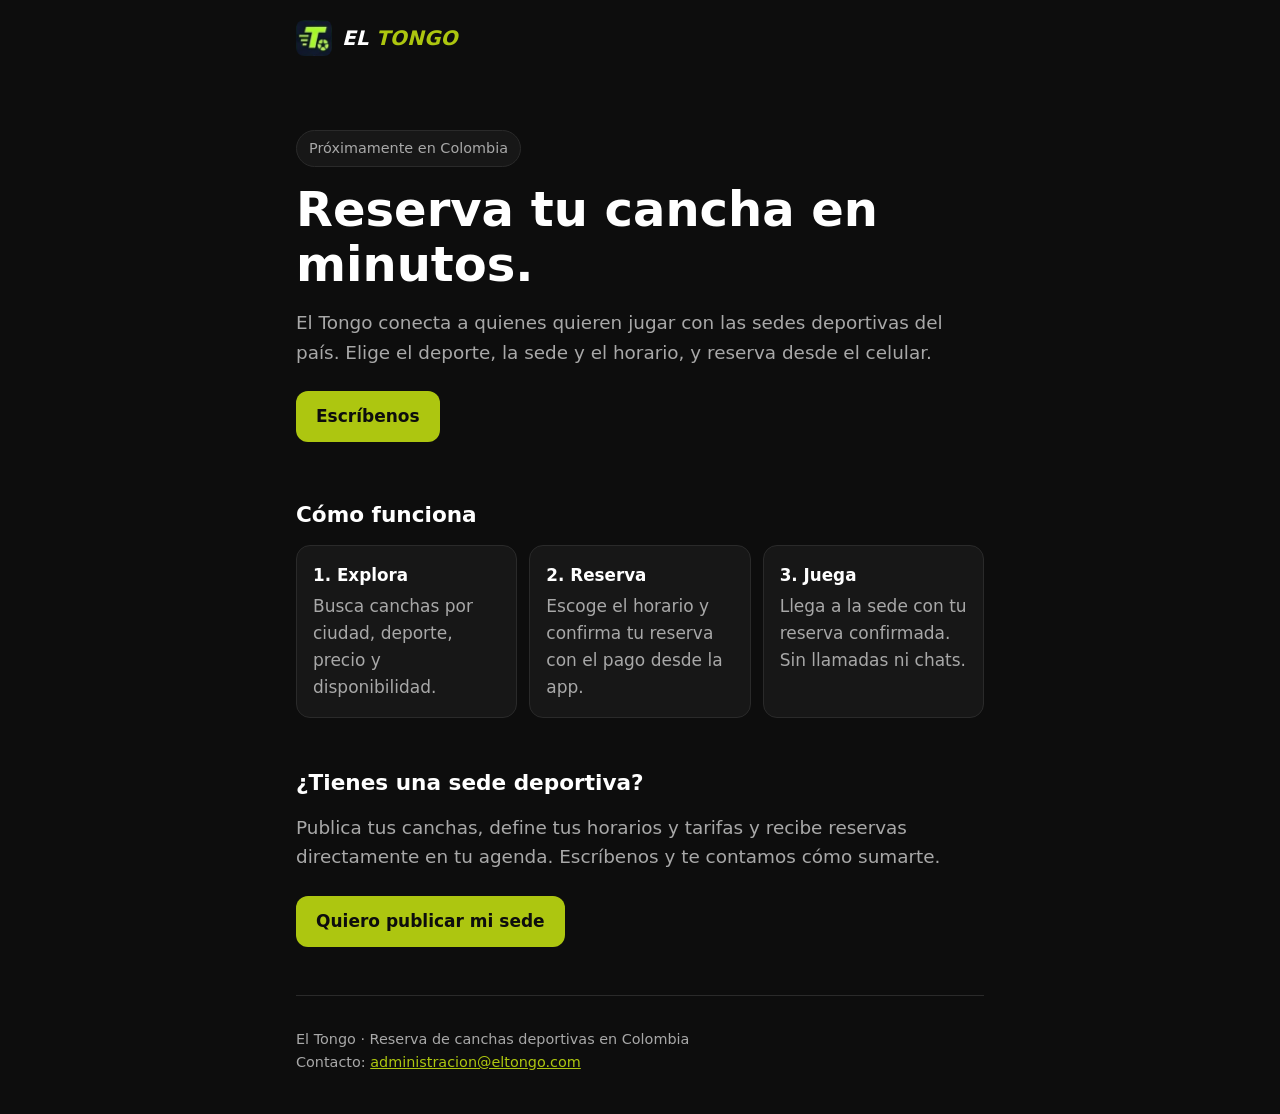
==== index.html @ e6594715 "first commit" ====
<!doctype html>
<html lang="es">
<head>
  <meta charset="utf-8">
  <meta name="viewport" content="width=device-width, initial-scale=1">
  <title>El Tongo — Reserva tu cancha</title>
  <meta name="description" content="El Tongo es la app para reservar canchas deportivas en Colombia: elige la sede, el horario y paga desde el celular.">
  <meta property="og:title" content="El Tongo — Reserva tu cancha">
  <meta property="og:description" content="Reserva canchas deportivas en Colombia desde el celular.">
  <meta property="og:type" content="website">
  <meta property="og:image" content="https://eltongo.com/tongo.png">
  <meta property="og:url" content="https://eltongo.com/">
  <meta name="theme-color" content="#0d0d0d">
  <link rel="icon" type="image/png" href="tongo.png">
  <link rel="apple-touch-icon" href="tongo.png">
  <style>
    :root {
      color-scheme: dark;
      --bg: #0d0d0d;
      --surface: #171717;
      --text: #ffffff;
      --muted: #a8a8a8;
      --accent: #b7d110f1;
      --accent-text: #0d0d0d;
      --border: #2a2a2a;
    }
    * { box-sizing: border-box; }
    body {
      margin: 0;
      background: var(--bg);
      color: var(--text);
      font: 17px/1.6 system-ui, -apple-system, "Segoe UI", Roboto, sans-serif;
    }
    .wrap { max-width: 720px; margin: 0 auto; padding: 0 16px; }
    header { padding: 20px 0; font-weight: 800; text-transform: uppercase; font-style: italic; font-size: 1.25rem; letter-spacing: .01em; display: flex; align-items: center; gap: 10px; }
    header img { width: 36px; height: 36px; border-radius: 8px; }
    header span { color: var(--accent); }
    .hero { padding: 40px 0 32px; }
    h1 { font-weight: 800; font-size: clamp(2rem, 7vw, 3rem); line-height: 1.15; margin: 0 0 16px; }
    .lead { color: var(--muted); font-size: 1.15rem; margin: 0 0 24px; }
    .badge {
      display: inline-block; padding: 6px 12px; border-radius: 999px;
      background: var(--surface); border: 1px solid var(--border);
      font-size: .9rem; color: var(--muted);
    }
    section { padding: 24px 0; }
    h2 { font-size: 1.35rem; margin: 0 0 12px; }
    .cards { display: grid; gap: 12px; }
    .card {
      background: var(--surface); border: 1px solid var(--border);
      border-radius: 14px; padding: 16px;
    }
    .card h3 { margin: 0 0 4px; font-size: 1.05rem; }
    .card p { margin: 0; color: var(--muted); }
    a.button {
      display: inline-block; padding: 12px 20px; border-radius: 12px;
      background: var(--accent); color: var(--accent-text);
      text-decoration: none; font-weight: 700;
    }
    a { color: var(--accent); }
    footer { padding: 32px 0 40px; color: var(--muted); font-size: .9rem; border-top: 1px solid var(--border); margin-top: 24px; }
    @media (min-width: 600px) { .cards { grid-template-columns: repeat(3, 1fr); } }
  </style>
</head>
<body>
  <div class="wrap">
    <header><img src="tongo.png" alt="" width="36" height="36"><div>El <span>Tongo</span></div></header>

    <main>
      <div class="hero">
        <p class="badge">Próximamente en Colombia</p>
        <h1>Reserva tu cancha en minutos.</h1>
        <p class="lead">
          El Tongo conecta a quienes quieren jugar con las sedes deportivas del país.
          Elige el deporte, la sede y el horario, y reserva desde el celular.
        </p>
        <a class="button" href="mailto:administracion@eltongo.com">Escríbenos</a>
      </div>

      <section>
        <h2>Cómo funciona</h2>
        <div class="cards">
          <div class="card">
            <h3>1. Explora</h3>
            <p>Busca canchas por ciudad, deporte, precio y disponibilidad.</p>
          </div>
          <div class="card">
            <h3>2. Reserva</h3>
            <p>Escoge el horario y confirma tu reserva con el pago desde la app.</p>
          </div>
          <div class="card">
            <h3>3. Juega</h3>
            <p>Llega a la sede con tu reserva confirmada. Sin llamadas ni chats.</p>
          </div>
        </div>
      </section>

      <section>
        <h2>¿Tienes una sede deportiva?</h2>
        <p class="lead">
          Publica tus canchas, define tus horarios y tarifas y recibe reservas
          directamente en tu agenda. Escríbenos y te contamos cómo sumarte.
        </p>
        <a class="button" href="mailto:administracion@eltongo.com?subject=Quiero%20publicar%20mi%20sede">Quiero publicar mi sede</a>
      </section>
    </main>

    <footer>
      <div>El Tongo · Reserva de canchas deportivas en Colombia</div>
      <div>Contacto: <a href="mailto:administracion@eltongo.com">administracion@eltongo.com</a></div>
    </footer>
  </div>
</body>
</html>
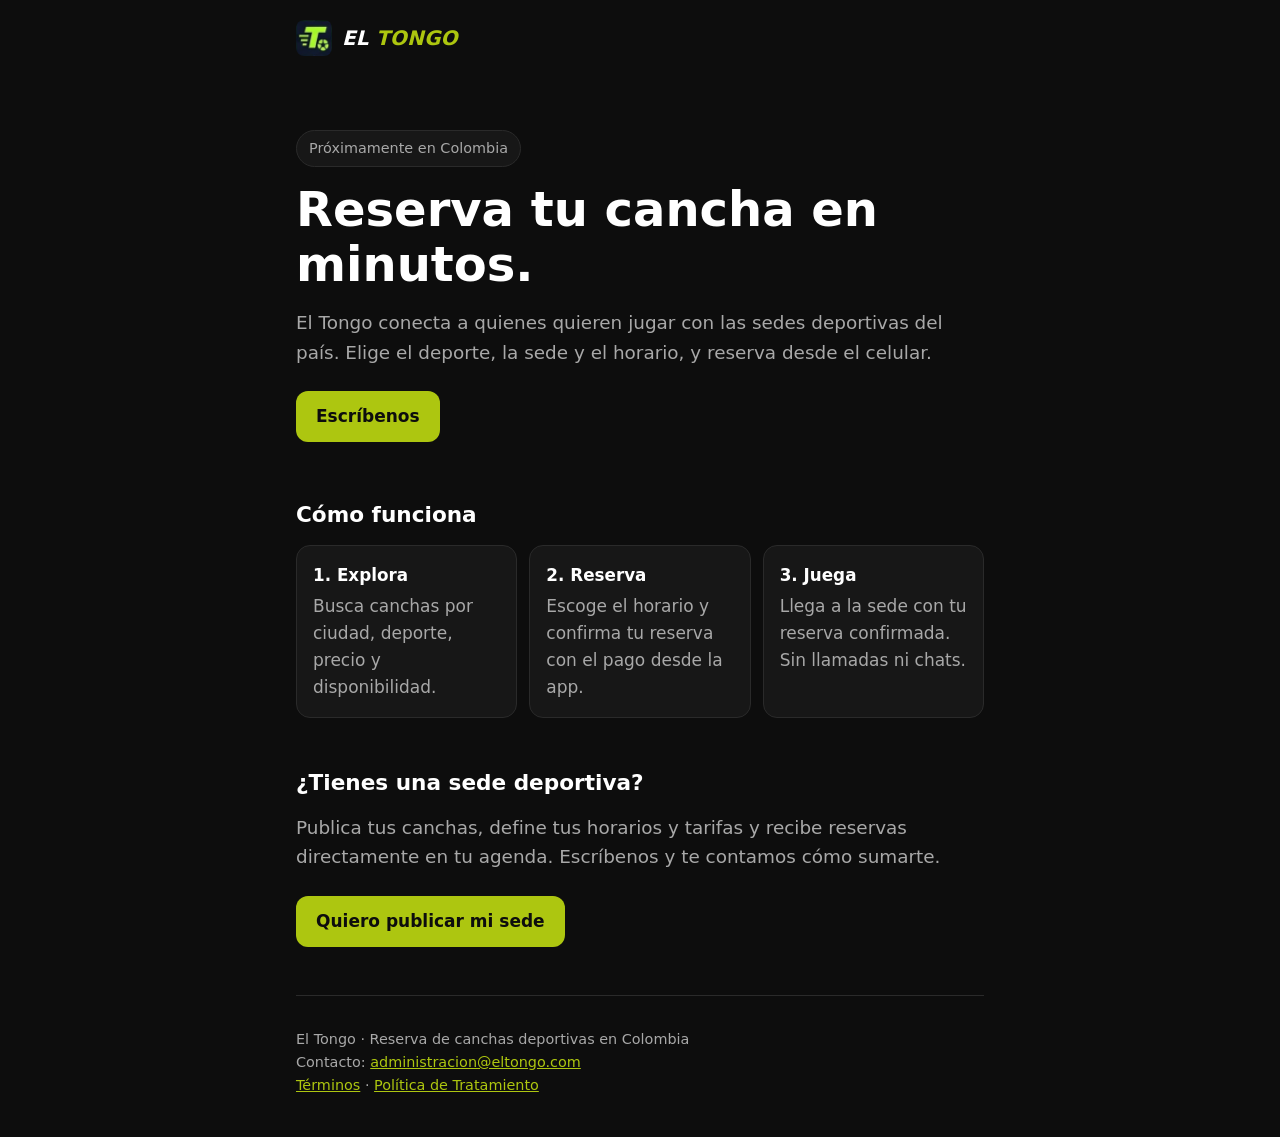
==== commit 726ceaf9: "feat: páginas de Términos y Política de Tratamiento leídas de la API" ====
--- a/index.html
+++ b/index.html
@@ -108,6 +108,7 @@
     <footer>
       <div>El Tongo · Reserva de canchas deportivas en Colombia</div>
       <div>Contacto: <a href="mailto:administracion@eltongo.com">administracion@eltongo.com</a></div>
+      <div><a href="terminos/">Términos</a> · <a href="privacidad/">Política de Tratamiento</a></div>
     </footer>
   </div>
 </body>
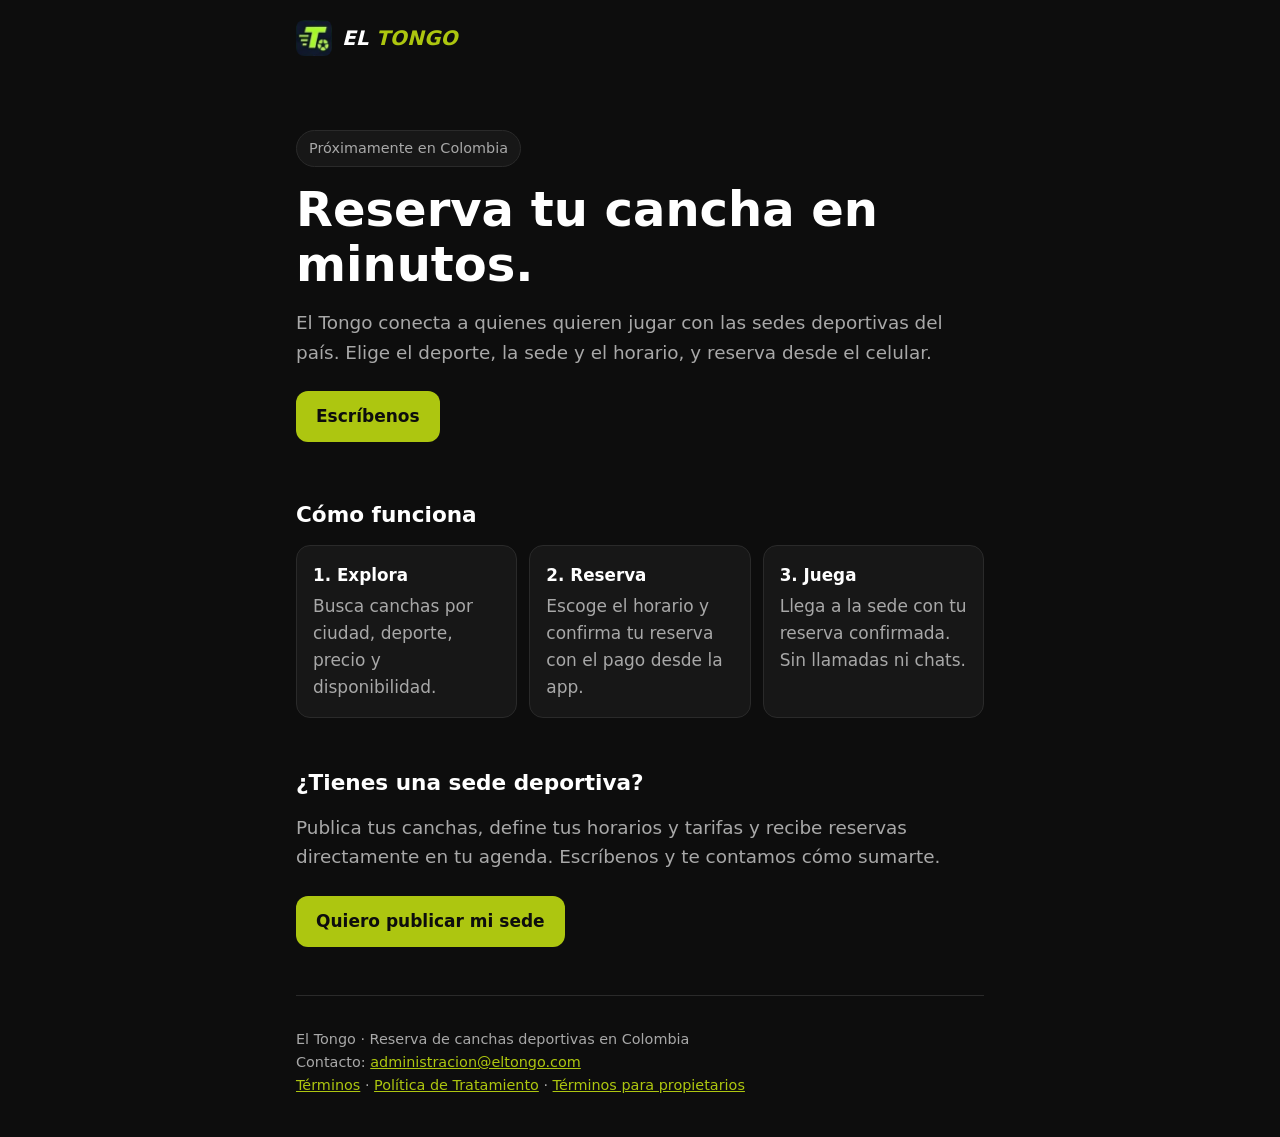
==== commit 118e12a2: "terminos propietario" ====
--- a/index.html
+++ b/index.html
@@ -108,7 +108,7 @@
     <footer>
       <div>El Tongo · Reserva de canchas deportivas en Colombia</div>
       <div>Contacto: <a href="mailto:administracion@eltongo.com">administracion@eltongo.com</a></div>
-      <div><a href="terminos/">Términos</a> · <a href="privacidad/">Política de Tratamiento</a></div>
+      <div><a href="terminos/">Términos</a> · <a href="privacidad/">Política de Tratamiento</a> · <a href="propietarios/">Términos para propietarios</a></div>
     </footer>
   </div>
 </body>
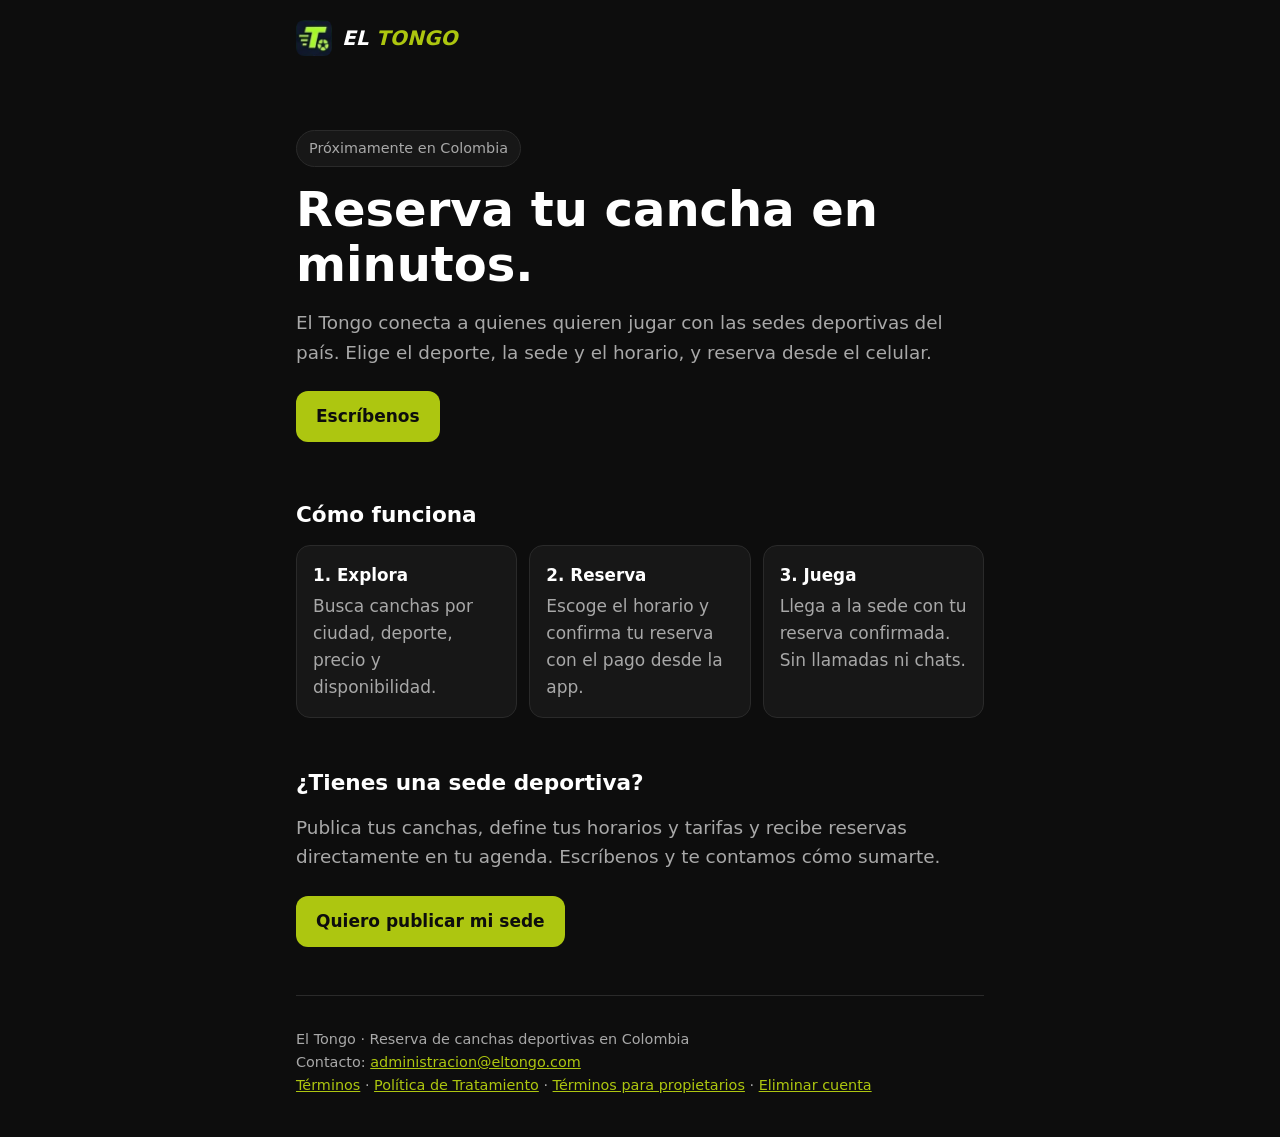
==== commit 0a5db7a3: "feat: pagina para eliminar la cuenta sin la app (perfil/eliminar-cuenta) Co-Authored-By: Claude Opus" ====
--- a/index.html
+++ b/index.html
@@ -108,7 +108,7 @@
     <footer>
       <div>El Tongo · Reserva de canchas deportivas en Colombia</div>
       <div>Contacto: <a href="mailto:administracion@eltongo.com">administracion@eltongo.com</a></div>
-      <div><a href="terminos/">Términos</a> · <a href="privacidad/">Política de Tratamiento</a> · <a href="propietarios/">Términos para propietarios</a></div>
+      <div><a href="terminos/">Términos</a> · <a href="privacidad/">Política de Tratamiento</a> · <a href="propietarios/">Términos para propietarios</a> · <a href="perfil/eliminar-cuenta/">Eliminar cuenta</a></div>
     </footer>
   </div>
 </body>
